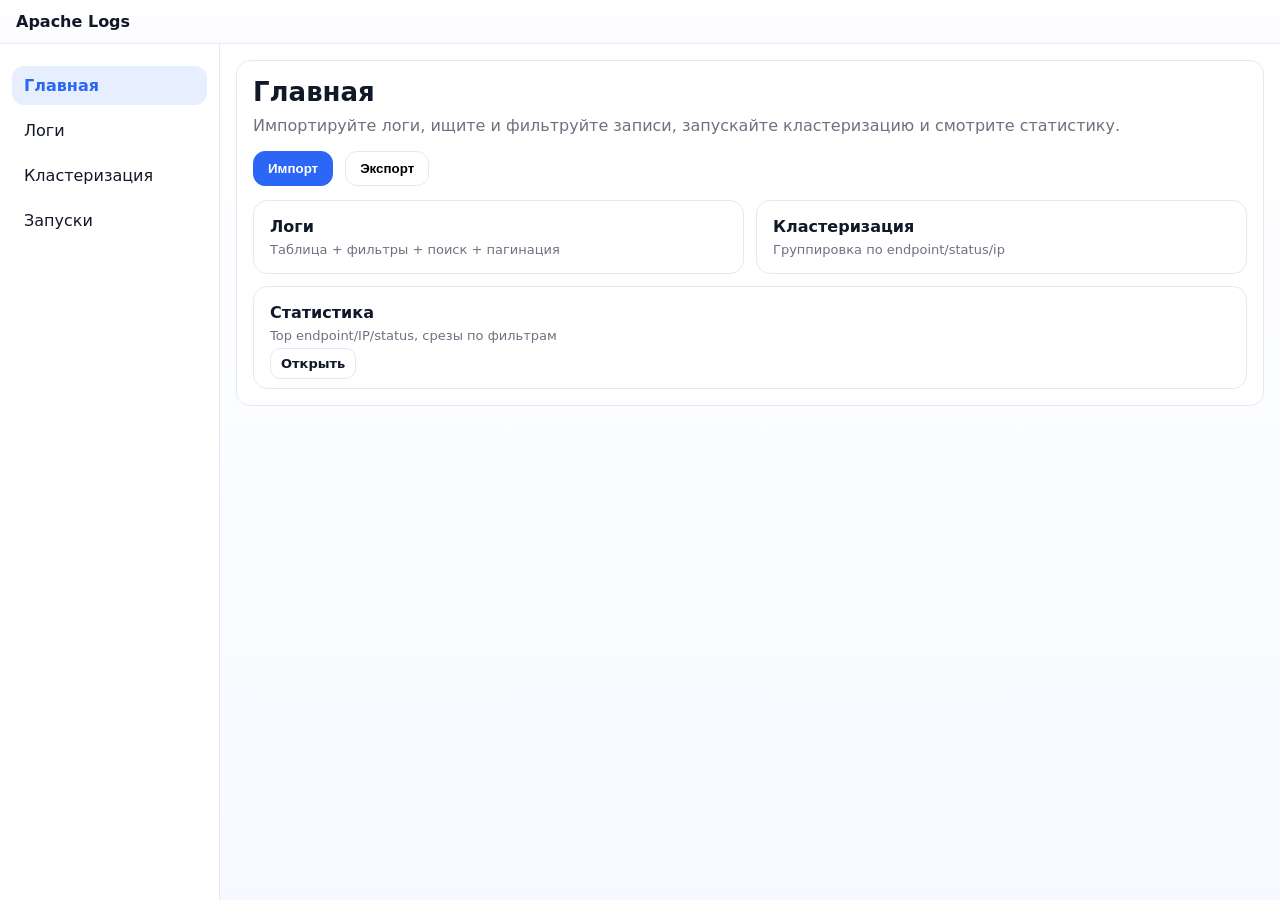
==== app/static/index.html @ f131c8b6 "feat: add web-interface" ====
<!doctype html>
<html lang="ru">

<head>
  <meta charset="utf-8" />
  <meta name="viewport" content="width=device-width, initial-scale=1" />
  <title>Apache Logs UI</title>
  <link rel="stylesheet" href="assets/style.css" />
</head>

<body data-page="home">
  <div class="shell">
    <div class="app">
      <div class="topbar">
        <div class="brand">
          <div>Apache Logs</div>
        </div>
      </div>

      <div class="layout">
        <aside class="sidebar">
          <div class="nav">
            <a href="index.html" data-nav="home">Главная</a>
            <a href="logs.html" data-nav="logs">Логи</a>
            <a href="clustering.html" data-nav="clustering">Кластеризация</a>
            <a href="runs.html" data-nav="runs">Запуски</a>
          </div>
        </aside>

        <main class="main">
          <div class="card">
            <h1 class="h1">Главная</h1>
            <p class="p">Импортируйте логи, ищите и фильтруйте записи, запускайте кластеризацию и смотрите статистику.
            </p>

            <div class="row" style="margin-top:14px">
              <button class="btn primary" id="openImport2">Импорт</button>
              <button class="btn" id="openExport2">Экспорт</button>
            </div>

            <div class="grid2" style="margin-top:14px">
              <a class="card" href="logs.html" style="display:block">
                <div style="font-weight:800; margin-bottom:6px">Логи</div>
                <div class="muted small">Таблица + фильтры + поиск + пагинация</div>
              </a>
              <a class="card" href="clustering.html" style="display:block">
                <div style="font-weight:800; margin-bottom:6px">Кластеризация</div>
                <div class="muted small">Группировка по endpoint/status/ip</div>
              </a>
            </div>

            <div class="card" style="margin-top:12px">
              <div style="font-weight:800; margin-bottom:6px">Статистика</div>
              <div class="muted small">Top endpoint/IP/status, срезы по фильтрам</div>
              <div style="margin-top:10px">
                <a class="btn small" href="stats.html">Открыть</a>
              </div>
            </div>
          </div>

        </main>
      </div>
    </div>
  </div>


  <!-- Import modal -->
  <div class="modalBack" id="importModal" aria-hidden="true">
    <div class="modal" role="dialog" aria-modal="true" aria-label="Импорт">
      <div class="head">
        <div style="font-weight:800">Импорт</div>
        <button class="btn small" id="closeImport" aria-label="Закрыть">×</button>
      </div>

      <div class="body">
        <div class="grid2">
          <div>
            <div class="muted small" style="margin-bottom:6px">Файл</div>
            <input class="input" id="importFile" type="file" />
          </div>

          <div>
            <div class="muted small" style="margin-bottom:6px">Тип</div>
            <select class="select" id="importType">
              <option value="access">access</option>
              <option value="error">error</option>
            </select>

            <div class="muted small" style="margin:10px 0 6px">Режим</div>
            <select class="select" id="importMode">
              <option value="append">append</option>
              <option value="replace">replace</option>
            </select>
          </div>
        </div>
      </div>

      <div class="foot">
        <button class="btn" id="cancelImport">Отмена</button>
        <button class="btn primary" id="doImport" type="button">Импортировать</button>
      </div>
    </div>
  </div>

  <!-- Export modal -->
  <div class="modalBack" id="exportModal" aria-hidden="true">
    <div class="modal" role="dialog" aria-modal="true" aria-label="Экспорт">
      <div class="head">
        <div style="font-weight:800">Экспорт</div>
        <button class="btn small" id="closeExport" aria-label="Закрыть">×</button>
      </div>
      <div class="body">
        <div class="grid2">
          <div>
            <div class="muted small" style="margin-bottom:6px">Что включать</div>
            <label class="small"><input id="expLogs" type="checkbox" checked /> logs</label><br />
            <label class="small"><input id="expRuns" type="checkbox" checked /> clustering runs + clusters</label>
          </div>
          <div>
            <div class="muted small" style="margin-bottom:6px">Формат</div>
            <select class="select">
              <option>JSON</option>
              <option disabled>CSV (скоро)</option>
            </select>
          </div>
        </div>
      </div>
      <div class="foot">
        <button class="btn" id="cancelExport">Отмена</button>
        <button class="btn primary" id="doExport">Скачать</button>
      </div>
    </div>
  </div>

  <!-- Raw modal -->
  <div class="modalBack" id="rawModal" aria-hidden="true">
    <div class="modal" role="dialog" aria-modal="true" aria-label="Raw log">
      <div class="head">
        <div style="font-weight:800">Raw log</div>
        <button class="btn small" onclick="document.getElementById('rawModal').classList.remove('open')">×</button>
      </div>
      <div class="body">
        <pre id="rawText" style="margin:0; white-space:pre-wrap; font-size:13px; line-height:1.35; color:#111827"></pre>
      </div>
      <div class="foot">
        <button class="btn" onclick="document.getElementById('rawModal').classList.remove('open')">Закрыть</button>
      </div>
    </div>
  </div>

  <script src="assets/app.js"></script>
</body>

</html>
---- app/static/assets/style.css ----
:root{
  --bg:#f6f8fc;
  --card:#ffffff;
  --border:#e6e9f2;
  --text:#111827;
  --muted:#6b7280;
  --primary:#2b66f6;
  --primary-weak:#e7efff;
  --chip:#eef2f7;
  --shadow:0 8px 24px rgba(17,24,39,.08);
  --radius:14px;
}

*{box-sizing:border-box}
html,body{height:100%}
body{
  margin:0;
  font-family: ui-sans-serif, system-ui, -apple-system, Segoe UI, Roboto, Helvetica, Arial, "Apple Color Emoji","Segoe UI Emoji";
  color:var(--text);
  background:#ffffff;
}

a{color:inherit; text-decoration:none}
a:hover{opacity:.95}

.shell{
  width:100%;
  max-width:none;
  margin:0;
  padding:0;
  height:100vh;
}

.app{
  background:var(--card);
  border:none;
  border-radius:0;
  box-shadow:none;
  overflow:hidden;
  height:100%;
  display:flex;
  flex-direction:column;
}

.topbar{
  display:flex;
  align-items:center;
  justify-content:space-between;
  padding:12px 16px;
  border-bottom:1px solid var(--border);
  background:linear-gradient(to bottom, #ffffff, #fbfcff);
}

.brand{
  display:flex;
  gap:10px;
  align-items:center;
  font-weight:700;
}
.brand .badge{
  font-size:12px;
  font-weight:600;
  color:var(--muted);
  padding:3px 8px;
  border:1px solid var(--border);
  border-radius:999px;
  background:#fff;
}

.actions{display:flex; gap:10px; align-items:center}

.btn{
  border:1px solid var(--border);
  background:#fff;
  padding:9px 14px;
  border-radius:12px;
  font-weight:600;
  cursor:pointer;
  transition:transform .05s ease, box-shadow .15s ease;
}
.btn:hover{box-shadow:0 10px 22px rgba(17,24,39,.08)}
.btn:active{transform:translateY(1px)}
.btn.primary{
  background:var(--primary);
  border-color:var(--primary);
  color:#fff;
}
.btn.small{padding:7px 10px; border-radius:10px; font-weight:700}
.btn:disabled{opacity:.5; cursor:not-allowed; box-shadow:none}

.layout{
  display:grid;
  grid-template-columns:220px 1fr;
  flex:1;
  min-height:0;
}

.sidebar{
  overflow:auto;
  border-right:1px solid var(--border);
  padding:16px 12px;
  background:#fff;
}

.nav{
  display:flex;
  flex-direction:column;
  gap:6px;
  margin-top:6px;
}
.nav a{
  padding:10px 12px;
  border-radius:12px;
  color:var(--text);
}
.nav a.active{
  color:var(--primary);
  background:var(--primary-weak);
  font-weight:700;
}
.nav a:hover{background:#f3f6ff}

.main{
  padding:16px;
  background:linear-gradient(to bottom, #ffffff, #f7f9ff);
}

body[data-page="logs"] .main{
  min-height:0;
  overflow:auto;
}

.breadcrumb{
  color:var(--muted);
  font-weight:600;
  margin-bottom:12px;
  display:flex;
  gap:8px;
  align-items:center;
}
.breadcrumb .dot{width:4px;height:4px;border-radius:999px;background:var(--border)}

.card{
  background:var(--card);
  border:1px solid var(--border);
  border-radius:var(--radius);
  padding:16px;
}


.h1{font-size:26px; margin:0 0 8px 0}
.p{margin:0; color:var(--muted); line-height:1.4}

.row{display:flex; gap:12px; align-items:center; flex-wrap:wrap}
.grid2{display:grid; grid-template-columns:1fr 1fr; gap:12px}
.grid3{display:grid; grid-template-columns:1fr 1fr 1fr; gap:12px}
.gridLogs{display:grid; grid-template-columns:1.35fr .75fr; gap:12px}
.gridRuns{display:grid; grid-template-columns:1fr 1fr; gap:12px}
.gridRunDetail{display:grid; grid-template-columns:1.25fr .75fr; gap:12px}

.input, .select{
  width:100%;
  border:1px solid var(--border);
  border-radius:12px;
  padding:10px 12px;
  outline:none;
  background:#fff;
}
.input:focus, .select:focus{border-color:#c7d2fe; box-shadow:0 0 0 4px rgba(43,102,246,.12)}
.input.inline{max-width:420px}

.chips{display:flex; gap:8px; flex-wrap:wrap}
.chip{
  display:inline-flex;
  align-items:center;
  gap:8px;
  padding:7px 10px;
  border-radius:999px;
  background:var(--chip);
  border:1px solid var(--border);
  color:#111827;
  font-weight:600;
  font-size:13px;
}
.chip.good{background:#eaffdf; border-color:#cfeccb}
.chip .x{
  width:18px;height:18px;border-radius:999px;
  display:grid; place-items:center;
  border:1px solid var(--border);
  background:#fff;
  font-size:12px;
  cursor:pointer;
  color:var(--muted);
}
.chip .x:hover{color:#111827}

.table{
  width:100%;
  border-collapse:separate;
  border-spacing:0;
  overflow:hidden;
  border:1px solid var(--border);
  border-radius:12px;
}
.table th, .table td{
  padding:10px 12px;
  border-bottom:1px solid var(--border);
  font-size:14px;
}
.table th{
  text-align:left;
  color:var(--muted);
  font-weight:700;
  background:#fbfcff;
}
.table tr:last-child td{border-bottom:none}
.table tbody tr{cursor:pointer}
.table tbody tr:hover{background:#f6f8ff}
.table tbody tr.selected{background:#eaf0ff}

.pager{
  display:flex;
  align-items:center;
  justify-content:space-between;
  gap:12px;
  flex-wrap:wrap;
}

.pagerInfo{
  color:var(--muted);
  font-size:13px;
  font-weight:600;
}

.pagerControls{
  display:flex;
  align-items:center;
  gap:8px;
  flex-wrap:wrap;
}

.pagerPages{
  display:flex;
  align-items:center;
  gap:8px;
  flex-wrap:wrap;
}

.pagerEllipsis{
  color:var(--muted);
  font-size:13px;
  font-weight:700;
  padding:0 2px;
}

.pagerPages .btn.active{
  background:var(--primary-weak);
  border-color:#c7d2fe;
  color:var(--primary);
}

.kpi{
  display:flex;
  gap:18px;
  flex-wrap:wrap;
  color:var(--muted);
  font-weight:600;
}
.kpi b{color:var(--text)}

.muted{color:var(--muted)}
.hr{height:1px;background:var(--border);margin:12px 0}

.modalBack{
  position:fixed; inset:0;
  background:rgba(17,24,39,.45);
  display:none;
  align-items:center;
  justify-content:center;
  padding:18px;
}
.modalBack.open{display:flex}
.modal{
  width:min(720px, 96vw);
  background:#fff;
  border:1px solid var(--border);
  border-radius:18px;
  box-shadow:0 20px 60px rgba(0,0,0,.25);
  overflow:hidden;
}
.modal .head{
  display:flex; align-items:center; justify-content:space-between;
  padding:12px 14px;
  border-bottom:1px solid var(--border);
  background:#fbfcff;
}
.modal .body{padding:14px}
.modal .foot{
  padding:12px 14px;
  border-top:1px solid var(--border);
  display:flex; justify-content:flex-end; gap:10px;
  background:#fff;
}

.small{font-size:13px}
.canvasWrap{
  border:1px solid var(--border);
  border-radius:14px;
  padding:12px;
  background:#fff;
}

@media (max-width: 860px){
  .layout{grid-template-columns:1fr}
  .sidebar{border-right:none; border-bottom:1px solid var(--border)}
  .grid2, .grid3, .gridLogs, .gridRuns, .gridRunDetail{grid-template-columns:1fr}
  .actions{display:none}
}
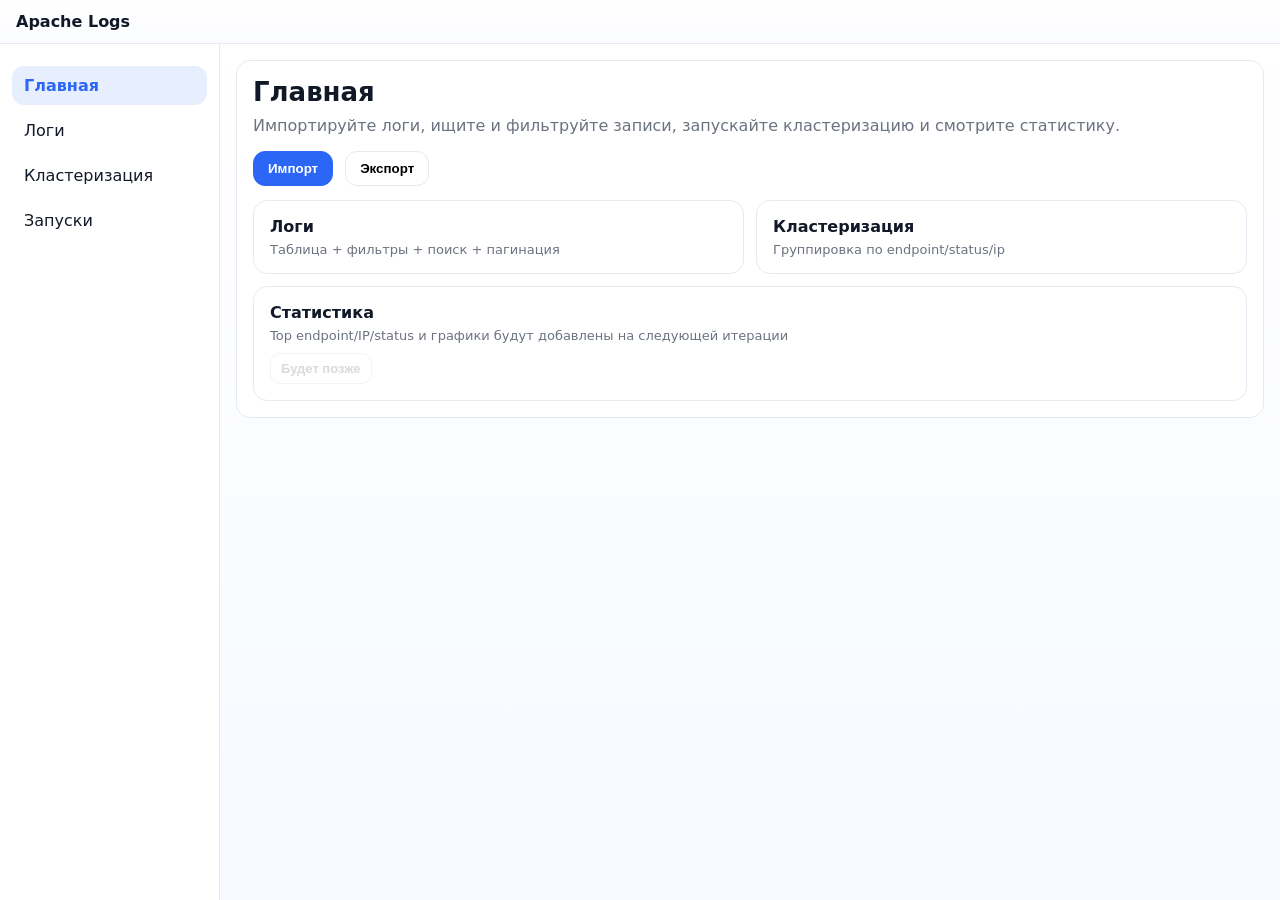
==== commit 8a8eb798: "fix minor changes" ====
--- a/app/static/index.html
+++ b/app/static/index.html
@@ -51,9 +51,9 @@
 
             <div class="card" style="margin-top:12px">
               <div style="font-weight:800; margin-bottom:6px">Статистика</div>
-              <div class="muted small">Top endpoint/IP/status, срезы по фильтрам</div>
+              <div class="muted small">Top endpoint/IP/status и графики будут добавлены на следующей итерации</div>
               <div style="margin-top:10px">
-                <a class="btn small" href="stats.html">Открыть</a>
+                <button class="btn small" type="button" disabled>Будет позже</button>
               </div>
             </div>
           </div>
@@ -114,7 +114,7 @@
           <div>
             <div class="muted small" style="margin-bottom:6px">Что включать</div>
             <label class="small"><input id="expLogs" type="checkbox" checked /> logs</label><br />
-            <label class="small"><input id="expRuns" type="checkbox" checked /> clustering runs + clusters</label>
+            <label class="small"><input id="expRuns" type="checkbox" disabled /> clustering runs + clusters (следующая итерация)</label>
           </div>
           <div>
             <div class="muted small" style="margin-bottom:6px">Формат</div>
@@ -151,4 +151,4 @@
   <script src="assets/app.js"></script>
 </body>
 
-</html>+</html>
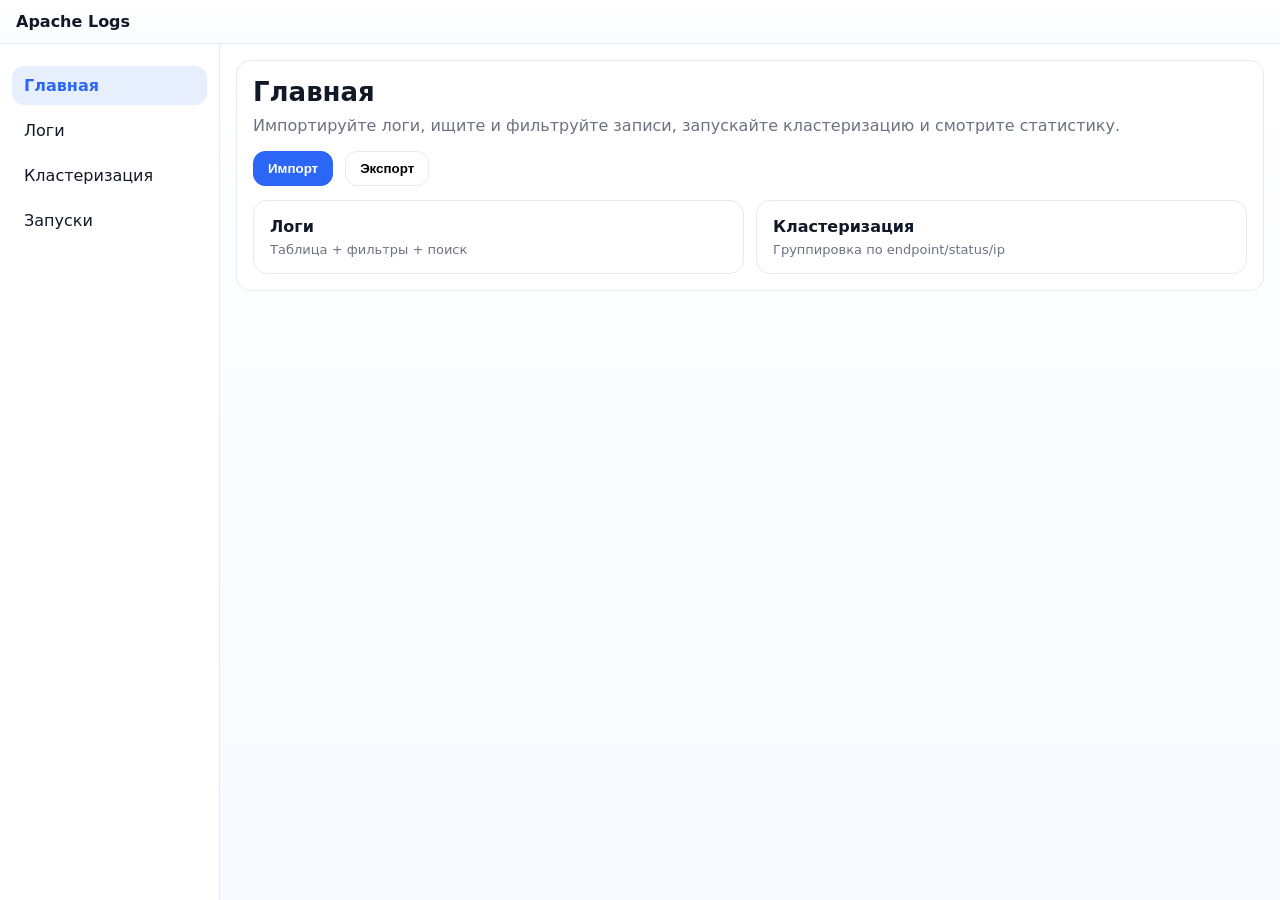
==== commit 8443fd5a: "frontend: update home page export and navigation" ====
--- a/app/static/index.html
+++ b/app/static/index.html
@@ -41,20 +41,12 @@
             <div class="grid2" style="margin-top:14px">
               <a class="card" href="logs.html" style="display:block">
                 <div style="font-weight:800; margin-bottom:6px">Логи</div>
-                <div class="muted small">Таблица + фильтры + поиск + пагинация</div>
+                <div class="muted small">Таблица + фильтры + поиск</div>
               </a>
               <a class="card" href="clustering.html" style="display:block">
                 <div style="font-weight:800; margin-bottom:6px">Кластеризация</div>
                 <div class="muted small">Группировка по endpoint/status/ip</div>
               </a>
-            </div>
-
-            <div class="card" style="margin-top:12px">
-              <div style="font-weight:800; margin-bottom:6px">Статистика</div>
-              <div class="muted small">Top endpoint/IP/status и графики будут добавлены на следующей итерации</div>
-              <div style="margin-top:10px">
-                <button class="btn small" type="button" disabled>Будет позже</button>
-              </div>
             </div>
           </div>
 
@@ -77,16 +69,11 @@
           <div>
             <div class="muted small" style="margin-bottom:6px">Файл</div>
             <input class="input" id="importFile" type="file" />
+            <div class="muted small" style="margin-top:6px">Типы access/error определяются автоматически</div>
           </div>
 
           <div>
-            <div class="muted small" style="margin-bottom:6px">Тип</div>
-            <select class="select" id="importType">
-              <option value="access">access</option>
-              <option value="error">error</option>
-            </select>
-
-            <div class="muted small" style="margin:10px 0 6px">Режим</div>
+            <div class="muted small" style="margin-bottom:6px">Режим</div>
             <select class="select" id="importMode">
               <option value="append">append</option>
               <option value="replace">replace</option>
@@ -113,8 +100,8 @@
         <div class="grid2">
           <div>
             <div class="muted small" style="margin-bottom:6px">Что включать</div>
-            <label class="small"><input id="expLogs" type="checkbox" checked /> logs</label><br />
-            <label class="small"><input id="expRuns" type="checkbox" disabled /> clustering runs + clusters (следующая итерация)</label>
+            <label class="small"><input id="expLogs" type="checkbox" checked disabled /> logs</label><br />
+            <label class="small"><input id="expRuns" type="checkbox" checked disabled /> clustering runs + clusters</label>
           </div>
           <div>
             <div class="muted small" style="margin-bottom:6px">Формат</div>
@@ -122,6 +109,7 @@
               <option>JSON</option>
               <option disabled>CSV (скоро)</option>
             </select>
+            <div class="muted small" style="margin-top:10px">Экспортируется полный JSON приложения</div>
           </div>
         </div>
       </div>
